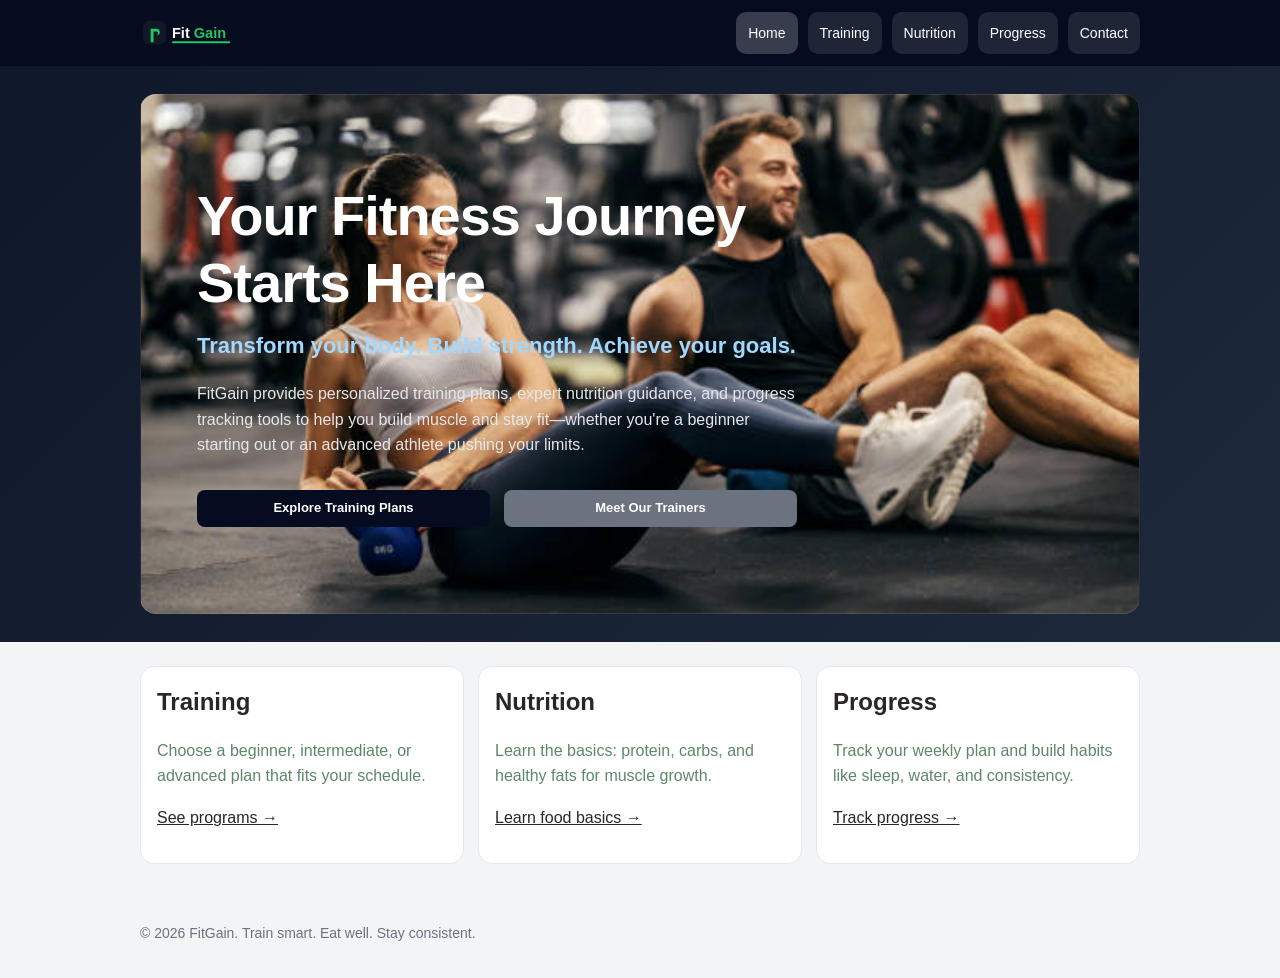
==== index.html @ fc57367f "first commit" ====
<!doctype html>
<html lang="en">
  <head>
    <meta charset="utf-8" />
    <meta name="viewport" content="width=device-width, initial-scale=1" />
    <title>FitGain – Muscle Training & Nutrition</title>
    <meta
      name="description"
      content="FitGain helps beginners and advanced athletes build muscle, eat better, and track progress."
    />
    <link rel="stylesheet" href="style.css" />
  </head>
  <body>
    <header class="topbar">
      <div class="container topbar-inner">
        <input class="nav-toggle" type="checkbox" id="nav-toggle" />
        <div class="brand-row">
          <label class="burger" for="nav-toggle" aria-label="Open menu">
            <span class="burger-lines" aria-hidden="true">
              <span></span>
              <span></span>
              <span></span>
            </span>
          </label>

          <a class="logo" href="index.html">
            <img class="logo-img" src="logo.svg" alt="FitGain logo" />
          </a>
        </div>

        <nav class="nav" aria-label="Main navigation">
          <a class="active" href="index.html">Home</a>
          <a href="training.html">Training</a>
          <a href="nutrition.html">Nutrition</a>
          <a href="progress.html">Progress</a>
          <a href="contact.html">Contact</a>
        </nav>
      </div>
    </header>

    <main>
      <section class="hero">
        <div class="container">
          <div class="hero-card" style="background-image: url('fitnes1.jpg')">
            <div class="hero-content">
              <h1>Your Fitness Journey Starts Here</h1>
              <p class="hero-tagline">Transform your body. Build strength. Achieve your goals.</p>
              <p class="hero-description">
                FitGain provides personalized training plans, expert nutrition guidance, and progress tracking tools to help you build muscle and stay fit—whether you're a beginner starting out or an advanced athlete pushing your limits.
              </p>

              <div class="button-row">
                <a class="btn btn-primary btn-large" href="training.html">Explore Training Plans</a>
                <a class="btn btn-secondary btn-large" href="contact.html">Meet Our Trainers</a>
              </div>
            </div>
          </div>
        </div>
      </section>

      <section class="section">
        <div class="container">
          <div class="grid grid-3">
            <article class="card">
              <h2>Training</h2>
              <p class="muted">
                Choose a beginner, intermediate, or advanced plan that fits your
                schedule.
              </p>
              <p><a href="training.html">See programs →</a></p>
            </article>

            <article class="card">
              <h2>Nutrition</h2>
              <p class="muted">
                Learn the basics: protein, carbs, and healthy fats for muscle
                growth.
              </p>
              <p><a href="nutrition.html">Learn food basics →</a></p>
            </article>

            <article class="card">
              <h2>Progress</h2>
              <p class="muted">
                Track your weekly plan and build habits like sleep, water, and
                consistency.
              </p>
              <p><a href="progress.html">Track progress →</a></p>
            </article>
          </div>
        </div>
      </section>
    </main>

    <footer class="footer">
      <div class="container">
        <p>© 2026 FitGain. Train smart. Eat well. Stay consistent.</p>
      </div>
    </footer>
    
  </body>
</html>
---- style.css ----
* { box-sizing: border-box; }

body {
  margin: 0;
  font-family: Arial, sans-serif;
  line-height: 1.6;
  color: #2b2626;
  background: #f3f4f6;
}

img { max-width: 100%; display: block; }
a { color: inherit; }

.container {
  width: 92%;
  max-width: 1000px;
  margin: 0 auto;
}

.section { padding: 24px 0; }
.muted { color: #5d8769; }

/* Header */
.topbar {
  background: #050c20;
  color: rgb(255, 255, 255);
}

.topbar-inner {
  padding: 12px 0;
  display: flex;
  align-items: center;
  justify-content: space-between;
  gap: 12px;
  flex-wrap: wrap;
}

.brand-row {
  display: flex;
  align-items: center;
  gap: 10px;
}

.logo {
  display: flex;
  align-items: center;
  gap: 10px;
  text-decoration: none;
}

.logo-img {
  height: 34px;
  width: auto;
}

.brand {
  font-weight: 800;
  text-decoration: none;
  letter-spacing: 0.4px;
}

/* Mobile menu (CSS only) */
.nav-toggle { position: absolute; left: -9999px; }

.burger {
  width: 44px;
  height: 40px;
  border-radius: 20px;
  border: 1px solid rgba(5, 227, 24, 0.25);
  background: transparent;
  display: inline-flex;
  align-items: center;
  justify-content: center;
  cursor: pointer;
}

.burger-lines { width: 18px; display: grid; gap: 4px; }
.burger-lines span { height: 2px; background: rgb(255, 255, 255); border-radius: 50px; }

.nav {
  width: 100%;
  display: none;
  flex-direction: column;
  gap: 8px;
  margin-top: 6px;
}

.nav a {
  text-decoration: none;
  padding: 10px 12px;
  border-radius: 10px;
  background: rgba(255, 255, 255, 0.10);
  font-size: 14px;
}

.nav .active { background: rgba(255, 255, 255, 0.20); }
.nav-toggle:checked ~ .nav { display: flex; }

/* Hero */
.hero {
  background: linear-gradient(135deg, #0f172a 0%, #1e293b 100%);
  color: white;
  padding: 28px 0;
}

.hero-card {
  background: rgba(0, 0, 0, 0.3);
  border: 1px solid rgba(255, 255, 255, 0.1);
  border-radius: 16px;
  padding: 48px;
  min-height: 480px;
  display: flex;
  flex-direction: column;
  justify-content: center;
  background-size: cover;
  background-position: center;
  background-repeat: no-repeat;
  backdrop-filter: blur(10px);
}

.hero-content {
  max-width: 600px;
}

.hero h1 {
  margin: 0 0 16px;
  font-size: 48px;
  line-height: 1.2;
  font-weight: 900;
  letter-spacing: -1px;
}

.hero-tagline {
  margin: 0 0 20px;
  font-size: 22px;
  color: #a1d8ff;
  font-weight: 600;
  line-height: 1.3;
}

.hero-description {
  margin: 0 0 32px;
  color: #e5e7eb;
  font-size: 16px;
  line-height: 1.6;
}

.button-row { display: grid; gap: 14px; }

.btn {
  display: inline-block;
  text-align: center;
  text-decoration: none;
  padding: 12px 14px;
  border-radius: 12px;
  font-weight: 700;
  border: 1px solid rgba(255, 255, 255, 0.25);
}

.btn-large {
  padding: 14px 32px;
  font-size: 16px;
  border-radius: 10px;
}

.btn-primary { background: #0a3abe; color: #052e16; border-color: transparent; }
.btn-secondary { background: transparent; color: white; }

/* Cards / grids */
.grid { display: grid; gap: 14px; }

.card {
  background: white;
  border: 1px solid #e5e7eb;
  border-radius: 14px;
  padding: 16px;
}

.card h2 { margin: 0 0 8px; }

.badge {
  display: inline-block;
  padding: 5px 10px;
  border-radius: 999px;
  font-size: 12px;
  font-weight: 800;
  margin-bottom: 10px;
  background: #f3f4f6;
  color: #111827;
}

.list { padding-left: 18px; margin: 10px 0 0; }

/* Pricing */
.pricing-section {
  margin-top: 24px;
  padding-top: 20px;
  border-top: 2px solid #e5e7eb;
}

.pricing-section h3 {
  margin: 0 0 16px;
  font-size: 16px;
  font-weight: 700;
  color: #111827;
}

.pricing-grid {
  display: grid;
  grid-template-columns: repeat(3, 1fr);
  gap: 10px;
}

.price-tier {
  background: linear-gradient(135deg, #f9fafb 0%, #f3f4f6 100%);
  border: 1px solid #d1d5db;
  border-radius: 10px;
  padding: 14px;
  text-align: center;
  transition: all 0.3s ease;
}

.price-tier:hover {
  border-color: #9ca3af;
  box-shadow: 0 4px 12px rgba(0, 0, 0, 0.08);
  transform: translateY(-2px);
}

.price-label {
  font-size: 12px;
  font-weight: 600;
  color: #6b7280;
  text-transform: uppercase;
  letter-spacing: 0.5px;
  margin-bottom: 8px;
}

.price-amount {
  font-size: 28px;
  font-weight: 800;
  color: #050c20;
  margin: 8px 0;
}

.btn {
  display: inline-block;
  padding: 8px 16px;
  border: none;
  border-radius: 8px;
  font-size: 13px;
  font-weight: 600;
  cursor: pointer;
  transition: all 0.2s ease;
  text-decoration: none;
}

.btn-sm {
  padding: 6px 12px;
  font-size: 12px;
}

.btn-primary {
  background: #050c20;
  color: white;
}

.btn-secondary {
  background: #6b7280;
  color: white;
}

.btn-lg {
  padding: 12px 24px;
  font-size: 16px;
}

/* Table */
table { width: 100%; border-collapse: collapse; background: white; border: 1px solid #e5e7eb; }
th, td { padding: 10px; border-bottom: 1px solid #e5e7eb; text-align: left; font-size: 14px; }
th { background: #f3f4f6; }
tr:last-child td { border-bottom: 0; }

/* Form */
form { display: grid; gap: 12px; }
label { font-weight: 700; font-size: 14px; }
input, textarea, select { width: 100%; padding: 10px 12px; border-radius: 10px; border: 1px solid #d1d5db; font: inherit; }
textarea { min-height: 120px; resize: vertical; }
.form-actions .btn { width: 100%; }
.subscribe-form { max-width: 500px; }
.form-group { display: flex; flex-direction: column; gap: 6px; }
.form-row { display: grid; grid-template-columns: 1fr 1fr; gap: 12px; }
.form-actions { display: flex; gap: 12px; margin-top: 20px; }

/* Popup */
.popup-overlay {
  position: fixed;
  top: 0;
  left: 0;
  width: 100%;
  height: 100%;
  background: rgba(0, 0, 0, 0.5);
  display: flex;
  align-items: center;
  justify-content: center;
  opacity: 0;
  visibility: hidden;
  transition: opacity 0.3s ease, visibility 0.3s ease;
  z-index: 9999;
}

.popup-overlay.show {
  opacity: 1;
  visibility: visible;
}

.popup-content {
  background: white;
  border-radius: 16px;
  padding: 40px;
  text-align: center;
  box-shadow: 0 10px 40px rgba(0, 0, 0, 0.15);
  max-width: 400px;
  animation: popupSlide 0.3s ease;
}

@keyframes popupSlide {
  from {
    transform: scale(0.8);
    opacity: 0;
  }
  to {
    transform: scale(1);
    opacity: 1;
  }
}

.popup-icon {
  font-size: 60px;
  color: #10b981;
  margin-bottom: 16px;
}

.popup-content h2 {
  margin: 0 0 12px;
  color: #050c20;
  font-size: 28px;
}

.popup-content p {
  margin: 0;
  color: #6b7280;
  font-size: 16px;
}

/* Footer */
.footer { padding: 20px 0; color: #6b7280; font-size: 14px; }

/* Bigger screens */
@media (min-width: 720px) {
  .burger { display: none; }
  .nav { width: auto; display: flex; flex-direction: row; gap: 10px; margin-top: 0; }
  .button-row { grid-template-columns: 1fr 1fr; }
  .grid-3 { grid-template-columns: repeat(3, 1fr); }
  .grid-2 { grid-template-columns: repeat(2, 1fr); }
  .hero h1 { font-size: 56px; }
  .hero-card { padding: 56px; min-height: 520px; }
  .form-actions .btn { width: auto; justify-self: start; padding-left: 18px; padding-right: 18px; }
}

@media (max-width: 600px) {
  .pricing-grid {
    grid-template-columns: 1fr;
  }
}






.flip-card-container {
  display: flex;            /* Align cards in a row */
  justify-content: space-evenly; /* Space between cards */
  flex-wrap: wrap;          /* Wrap if screen is small */
  gap: 20px;                /* Optional gap between cards */
}

/* Flip card container */
.flip-card {
  background-color: transparent;
  width: 300px;
  height: 300px;
  perspective: 1000px; /* 3D effect */
}

/* Inner part */
.flip-card-inner {
  position: relative;
  width: 100%;
  height: 100%;
  text-align: center;
  transition: transform 0.6s;
  transform-style: preserve-3d;
}

/* Flip on hover */
.flip-card:hover .flip-card-inner {
  transform: rotateY(180deg);
}

/* Front & back faces */
.flip-card-front, .flip-card-back {
  position: absolute;
  width: 100%;
  height: 100%;
  backface-visibility: hidden;
  border-radius: 10px;
}

/* Front face */
.flip-card-front {
  background-color: #bbb;
  color: black;
}

/* Back face */
.flip-card-back {
  background-color: #275e5ec1;
  color: rgb(255, 255, 255);
  transform: rotateY(180deg);
  display: flex;
  flex-direction: column;
  justify-content: center;
  align-items: center;
}
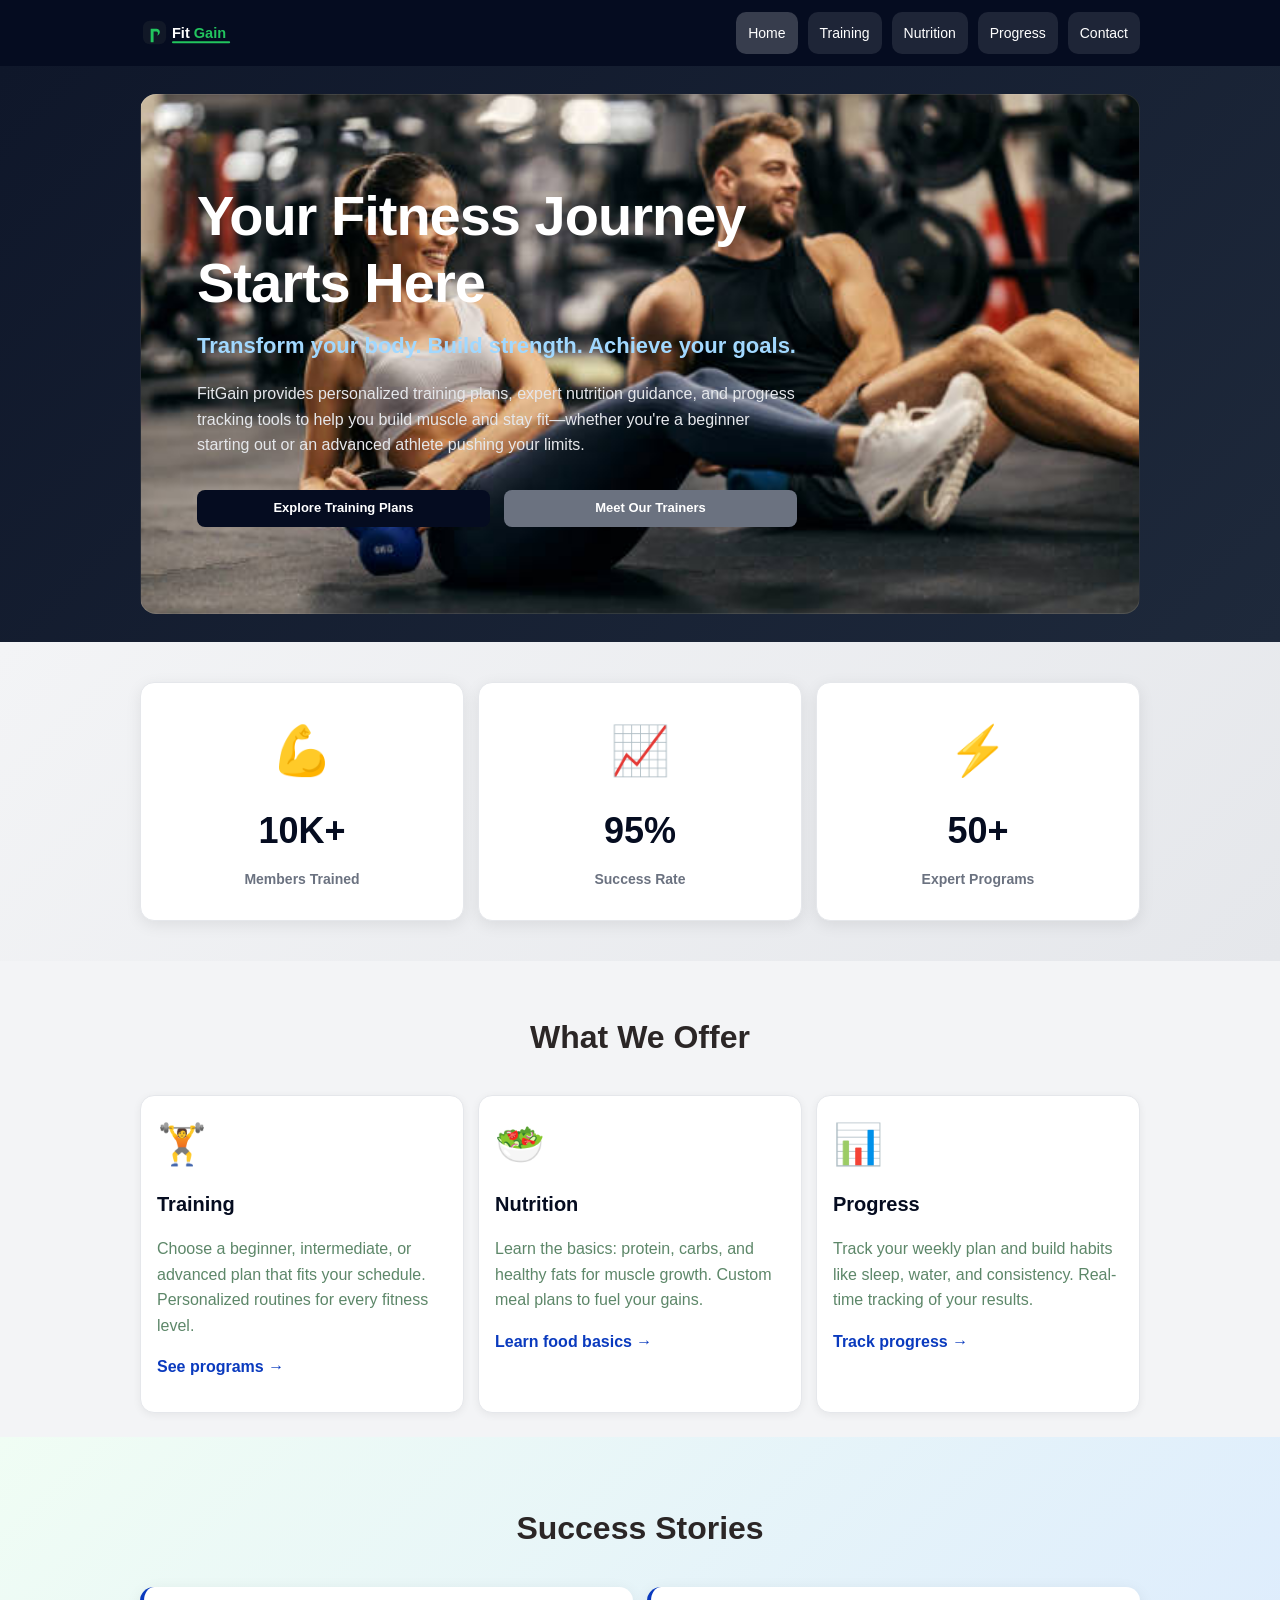
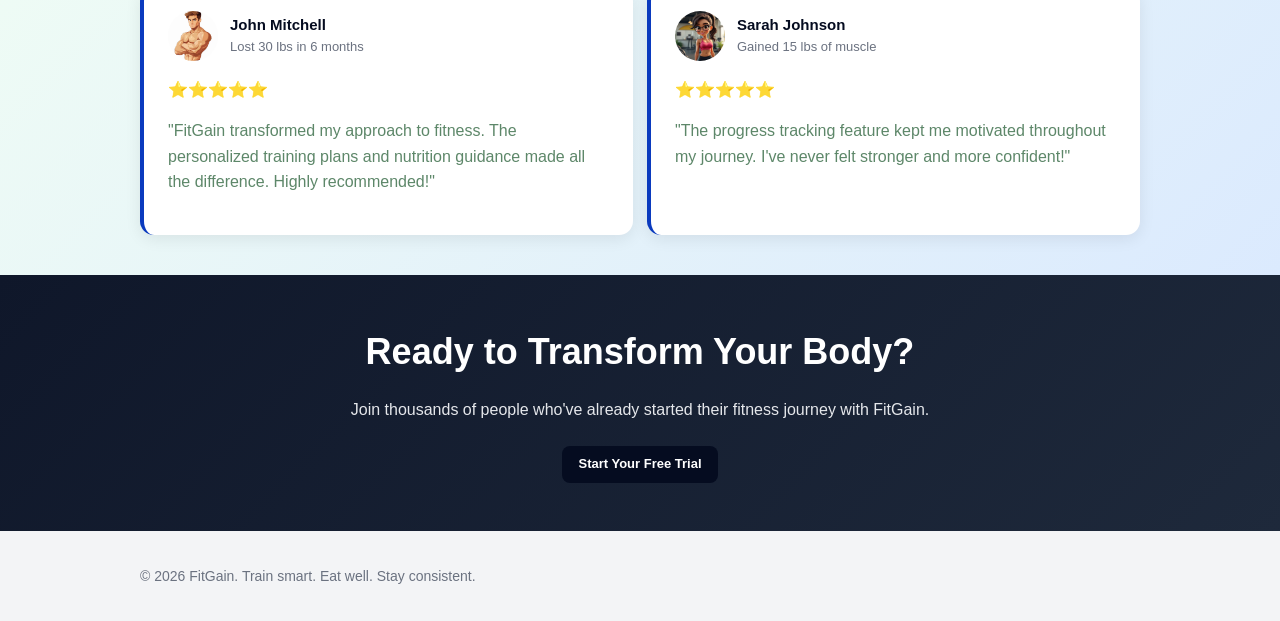
==== commit e5aafe19: "edit more" ====
--- a/index.html
+++ b/index.html
@@ -58,35 +58,104 @@
         </div>
       </section>
 
+    
+      <section class="section stats-section">
+        <div class="container">
+          <div class="grid grid-3">
+            <div class="stat-card">
+              <div class="stat-icon">💪</div>
+              <div class="stat-number">10K+</div>
+              <div class="stat-label">Members Trained</div>
+            </div>
+            <div class="stat-card">
+              <div class="stat-icon">📈</div>
+              <div class="stat-number">95%</div>
+              <div class="stat-label">Success Rate</div>
+            </div>
+            <div class="stat-card">
+              <div class="stat-icon">⚡</div>
+              <div class="stat-number">50+</div>
+              <div class="stat-label">Expert Programs</div>
+            </div>
+          </div>
+        </div>
+      </section>
+
       <section class="section">
         <div class="container">
+          <h2 style="text-align: center; margin-bottom: 32px; font-size: 32px;">What We Offer</h2>
           <div class="grid grid-3">
-            <article class="card">
-              <h2>Training</h2>
+            <article class="card feature-card">
+              <div class="card-icon">🏋️</div>
+              <h3>Training</h3>
               <p class="muted">
                 Choose a beginner, intermediate, or advanced plan that fits your
-                schedule.
+                schedule. Personalized routines for every fitness level.
               </p>
-              <p><a href="training.html">See programs →</a></p>
+              <p><a href="training.html" class="card-link">See programs →</a></p>
             </article>
 
-            <article class="card">
-              <h2>Nutrition</h2>
+            <article class="card feature-card">
+              <div class="card-icon">🥗</div>
+              <h3>Nutrition</h3>
               <p class="muted">
                 Learn the basics: protein, carbs, and healthy fats for muscle
-                growth.
+                growth. Custom meal plans to fuel your gains.
               </p>
-              <p><a href="nutrition.html">Learn food basics →</a></p>
+              <p><a href="nutrition.html" class="card-link">Learn food basics →</a></p>
             </article>
 
-            <article class="card">
-              <h2>Progress</h2>
+            <article class="card feature-card">
+              <div class="card-icon">📊</div>
+              <h3>Progress</h3>
               <p class="muted">
                 Track your weekly plan and build habits like sleep, water, and
-                consistency.
+                consistency. Real-time tracking of your results.
               </p>
-              <p><a href="progress.html">Track progress →</a></p>
+              <p><a href="progress.html" class="card-link">Track progress →</a></p>
             </article>
+          </div>
+        </div>
+      </section>
+
+    
+      <section class="section testimonials-section">
+        <div class="container">
+          <h2 style="text-align: center; margin-bottom: 32px; font-size: 32px;">Success Stories</h2>
+          <div class="grid grid-2">
+            <div class="testimonial-card">
+              <div class="testimonial-header">
+                <img src="avatar1.avif" alt="John's avatar" class="testimonial-avatar" />
+                <div>
+                  <div class="testimonial-name">John Mitchell</div>
+                  <div class="testimonial-role">Lost 30 lbs in 6 months</div>
+                </div>
+              </div>
+              <p class="testimonial-text">⭐⭐⭐⭐⭐</p>
+              <p class="muted">"FitGain transformed my approach to fitness. The personalized training plans and nutrition guidance made all the difference. Highly recommended!"</p>
+            </div>
+
+            <div class="testimonial-card">
+              <div class="testimonial-header">
+                <img src="avatar2.avif" alt="Sarah's avatar" class="testimonial-avatar" />
+                <div>
+                  <div class="testimonial-name">Sarah Johnson</div>
+                  <div class="testimonial-role">Gained 15 lbs of muscle</div>
+                </div>
+              </div>
+              <p class="testimonial-text">⭐⭐⭐⭐⭐</p>
+              <p class="muted">"The progress tracking feature kept me motivated throughout my journey. I've never felt stronger and more confident!"</p>
+            </div>
+          </div>
+        </div>
+      </section>
+
+      <section class="section cta-section">
+        <div class="container">
+          <div class="cta-content">
+            <h2>Ready to Transform Your Body?</h2>
+            <p>Join thousands of people who've already started their fitness journey with FitGain.</p>
+            <a class="btn btn-primary btn-large" href="subscribe.html">Start Your Free Trial</a>
           </div>
         </div>
       </section>
--- a/style.css
+++ b/style.css
@@ -353,6 +353,158 @@
   font-size: 16px;
 }
 
+/* Stat Cards */
+.stats-section {
+  background: linear-gradient(135deg, #f3f4f6 0%, #e5e7eb 100%);
+  padding: 40px 0;
+}
+
+.stat-card {
+  background: white;
+  border-radius: 14px;
+  padding: 30px 20px;
+  text-align: center;
+  box-shadow: 0 4px 16px rgba(0, 0, 0, 0.08);
+  transition: all 0.3s ease;
+  border: 1px solid #e5e7eb;
+}
+
+.stat-card:hover {
+  transform: translateY(-4px);
+  box-shadow: 0 8px 24px rgba(0, 0, 0, 0.12);
+}
+
+.stat-icon {
+  font-size: 48px;
+  margin-bottom: 12px;
+  display: block;
+}
+
+.stat-number {
+  font-size: 36px;
+  font-weight: 900;
+  color: #050c20;
+  margin-bottom: 8px;
+}
+
+.stat-label {
+  font-size: 14px;
+  color: #6b7280;
+  font-weight: 600;
+}
+
+/* Feature Cards */
+.feature-card {
+  transition: all 0.3s ease;
+  box-shadow: 0 2px 8px rgba(0, 0, 0, 0.06);
+}
+
+.feature-card:hover {
+  box-shadow: 0 8px 20px rgba(0, 0, 0, 0.12);
+  transform: translateY(-2px);
+}
+
+.card-icon {
+  font-size: 40px;
+  margin-bottom: 12px;
+  display: block;
+}
+
+.feature-card h3 {
+  margin: 0 0 12px;
+  font-size: 20px;
+  color: #050c20;
+}
+
+.card-link {
+  color: #0a3abe;
+  font-weight: 600;
+  text-decoration: none;
+  transition: color 0.3s ease;
+}
+
+.card-link:hover {
+  color: #053b8f;
+  text-decoration: underline;
+}
+
+/* Testimonials Section */
+.testimonials-section {
+  background: linear-gradient(135deg, #f0fdf4 0%, #dbeafe 100%);
+  padding: 40px 0;
+}
+
+.testimonial-card {
+  background: white;
+  border-radius: 14px;
+  padding: 24px;
+  box-shadow: 0 4px 16px rgba(0, 0, 0, 0.08);
+  border-left: 4px solid #0a3abe;
+  transition: all 0.3s ease;
+}
+
+.testimonial-card:hover {
+  box-shadow: 0 8px 24px rgba(0, 0, 0, 0.12);
+  transform: translateY(-2px);
+}
+
+.testimonial-header {
+  display: flex;
+  gap: 12px;
+  margin-bottom: 16px;
+  align-items: center;
+}
+
+.testimonial-avatar {
+  width: 50px;
+  height: 50px;
+  border-radius: 50%;
+  object-fit: cover;
+}
+
+.testimonial-name {
+  font-weight: 700;
+  color: #050c20;
+  font-size: 15px;
+}
+
+.testimonial-role {
+  font-size: 13px;
+  color: #6b7280;
+}
+
+.testimonial-text {
+  font-size: 16px;
+  margin: 8px 0;
+  color: #050c20;
+}
+
+/* CTA Section */
+.cta-section {
+  background: linear-gradient(135deg, #0f172a 0%, #1e293b 100%);
+  color: white;
+  padding: 48px 0;
+  text-align: center;
+}
+
+.cta-content {
+  max-width: 600px;
+  margin: 0 auto;
+}
+
+.cta-content h2 {
+  font-size: 36px;
+  margin: 0 0 16px;
+  font-weight: 900;
+}
+
+.cta-content p {
+  font-size: 16px;
+  color: #e5e7eb;
+  margin: 0 0 24px;
+}
+
+/* Grid adjustments */
 /* Footer */
 .footer { padding: 20px 0; color: #6b7280; font-size: 14px; }
 
@@ -372,6 +524,12 @@
   .pricing-grid {
     grid-template-columns: 1fr;
   }
+  .grid-2 {
+    grid-template-columns: 1fr;
+  }
+  .cta-content h2 {
+    font-size: 28px;
+  }
 }
 
 
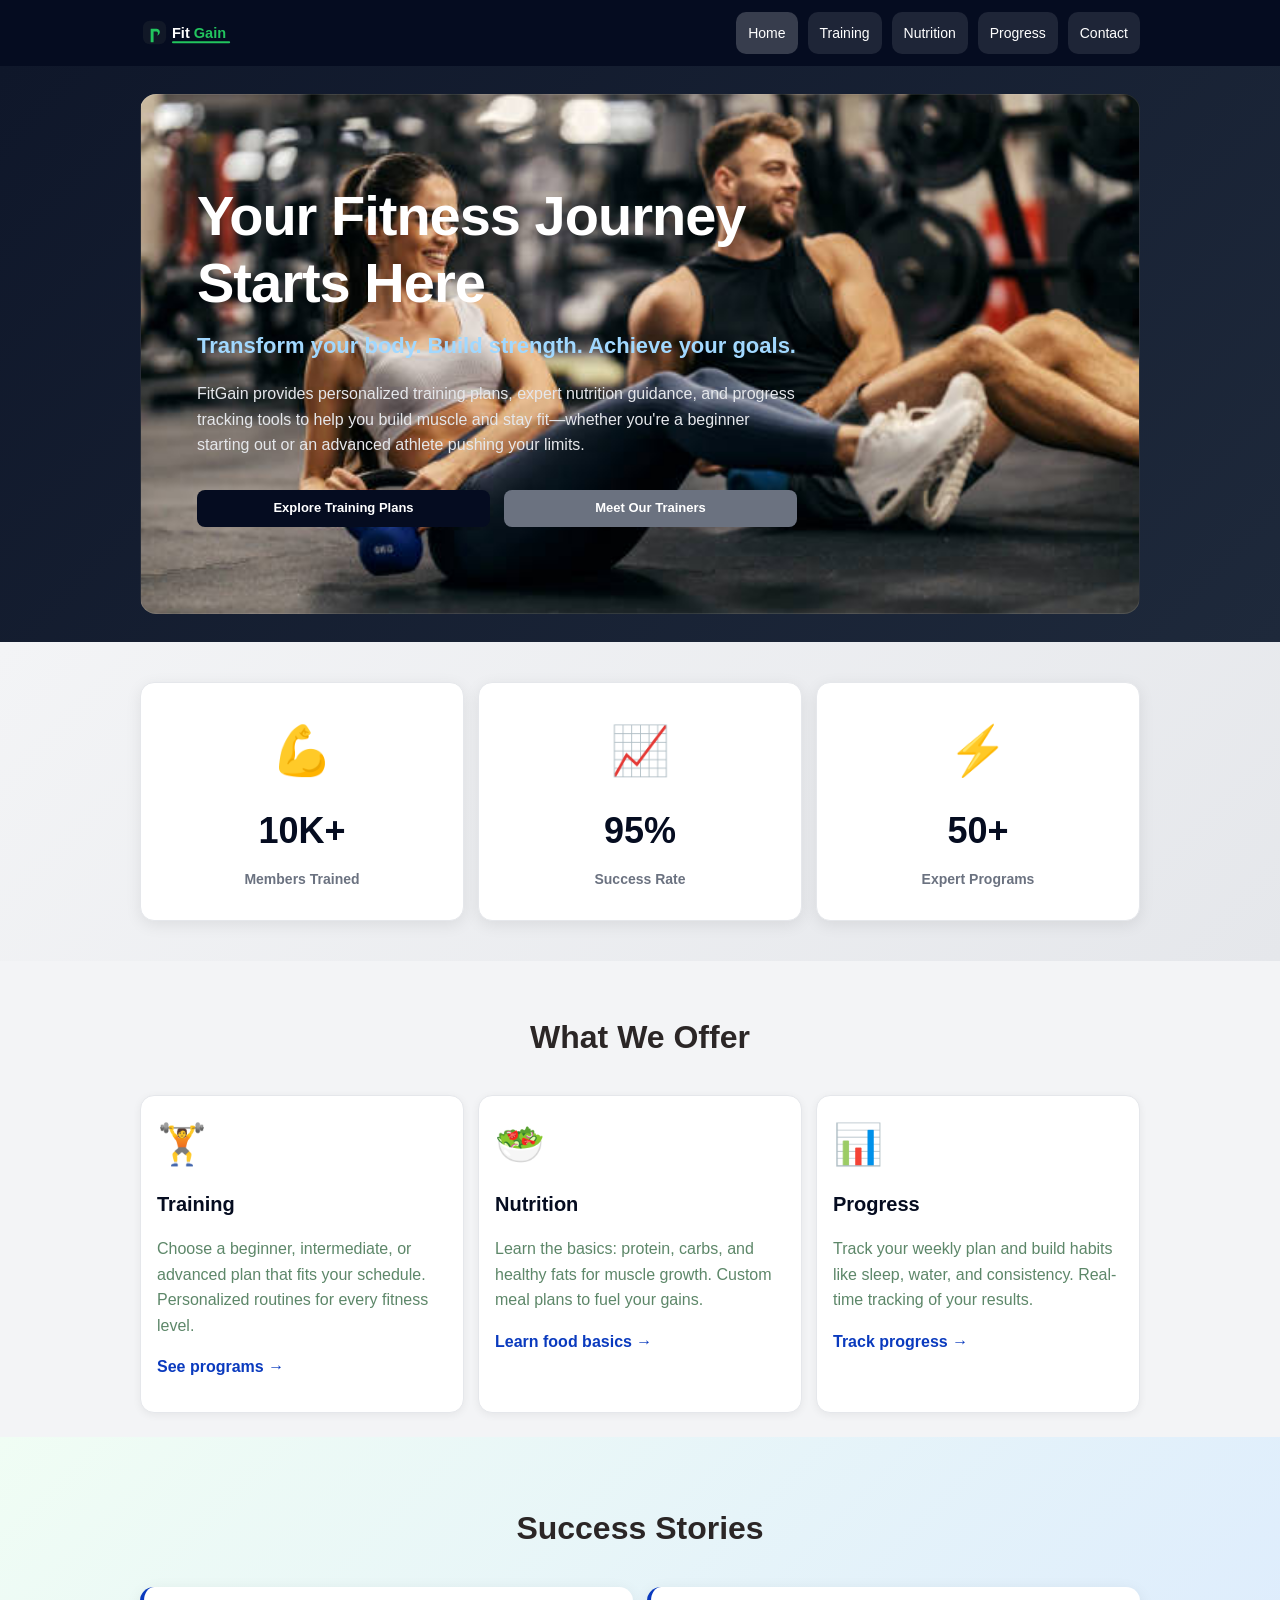
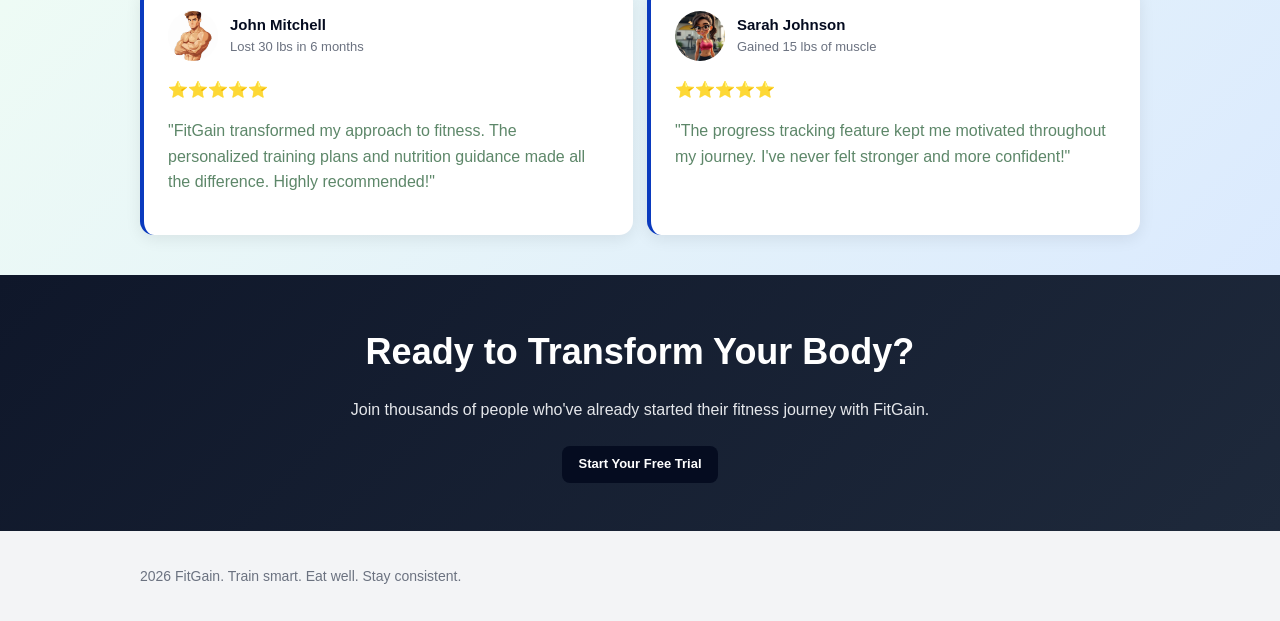
==== commit eb9965cb: "Pieni muutoksia" ====
--- a/index.html
+++ b/index.html
@@ -163,7 +163,7 @@
 
     <footer class="footer">
       <div class="container">
-        <p>© 2026 FitGain. Train smart. Eat well. Stay consistent.</p>
+        <p> 2026 FitGain. Train smart. Eat well. Stay consistent.</p>
       </div>
     </footer>
     
--- a/style.css
+++ b/style.css
@@ -21,7 +21,7 @@
 .section { padding: 24px 0; }
 .muted { color: #5d8769; }
 
-/* Header */
+/* This the Header part */
 .topbar {
   background: #050c20;
   color: rgb(255, 255, 255);
@@ -60,7 +60,7 @@
   letter-spacing: 0.4px;
 }
 
-/* Mobile menu (CSS only) */
+/* Here is some Mobile menu  */
 .nav-toggle { position: absolute; left: -9999px; }
 
 .burger {
@@ -97,7 +97,7 @@
 .nav .active { background: rgba(255, 255, 255, 0.20); }
 .nav-toggle:checked ~ .nav { display: flex; }
 
-/* Hero */
+/* Hero part of the page */
 .hero {
   background: linear-gradient(135deg, #0f172a 0%, #1e293b 100%);
   color: white;
@@ -167,7 +167,7 @@
 .btn-primary { background: #0a3abe; color: #052e16; border-color: transparent; }
 .btn-secondary { background: transparent; color: white; }
 
-/* Cards / grids */
+/* Cards and  grids */
 .grid { display: grid; gap: 14px; }
 
 .card {
@@ -192,7 +192,7 @@
 
 .list { padding-left: 18px; margin: 10px 0 0; }
 
-/* Pricing */
+/* Pricing part */
 .pricing-section {
   margin-top: 24px;
   padding-top: 20px;
@@ -275,13 +275,13 @@
   font-size: 16px;
 }
 
-/* Table */
+/* Table css part */
 table { width: 100%; border-collapse: collapse; background: white; border: 1px solid #e5e7eb; }
 th, td { padding: 10px; border-bottom: 1px solid #e5e7eb; text-align: left; font-size: 14px; }
 th { background: #f3f4f6; }
 tr:last-child td { border-bottom: 0; }
 
-/* Form */
+/* Form part */
 form { display: grid; gap: 12px; }
 label { font-weight: 700; font-size: 14px; }
 input, textarea, select { width: 100%; padding: 10px 12px; border-radius: 10px; border: 1px solid #d1d5db; font: inherit; }
@@ -292,7 +292,7 @@
 .form-row { display: grid; grid-template-columns: 1fr 1fr; gap: 12px; }
 .form-actions { display: flex; gap: 12px; margin-top: 20px; }
 
-/* Popup */
+/* Popup code aftr join */
 .popup-overlay {
   position: fixed;
   top: 0;
@@ -393,7 +393,7 @@
   font-weight: 600;
 }
 
-/* Feature Cards */
+/* Feature Cards code */
 .feature-card {
   transition: all 0.3s ease;
   box-shadow: 0 2px 8px rgba(0, 0, 0, 0.06);
@@ -479,7 +479,7 @@
   color: #050c20;
 }
 
-/* CTA Section */
+/* CTA Section part */
 .cta-section {
   background: linear-gradient(135deg, #0f172a 0%, #1e293b 100%);
   color: white;
@@ -505,10 +505,10 @@
 }
 
 /* Grid adjustments */
-/* Footer */
+/* Footer part */
 .footer { padding: 20px 0; color: #6b7280; font-size: 14px; }
 
-/* Bigger screens */
+/* bc i need Bigger screens */
 @media (min-width: 720px) {
   .burger { display: none; }
   .nav { width: auto; display: flex; flex-direction: row; gap: 10px; margin-top: 0; }
@@ -538,7 +538,7 @@
 
 
 .flip-card-container {
-  display: flex;            /* Align cards in a row */
+  display: flex;            /*cards in a row */
   justify-content: space-evenly; /* Space between cards */
   flex-wrap: wrap;          /* Wrap if screen is small */
   gap: 20px;                /* Optional gap between cards */
@@ -549,7 +549,7 @@
   background-color: transparent;
   width: 300px;
   height: 300px;
-  perspective: 1000px; /* 3D effect */
+  perspective: 1000px; /* and some 3D effect */
 }
 
 /* Inner part */
@@ -567,7 +567,7 @@
   transform: rotateY(180deg);
 }
 
-/* Front & back faces */
+/* Front & back faces flips */
 .flip-card-front, .flip-card-back {
   position: absolute;
   width: 100%;
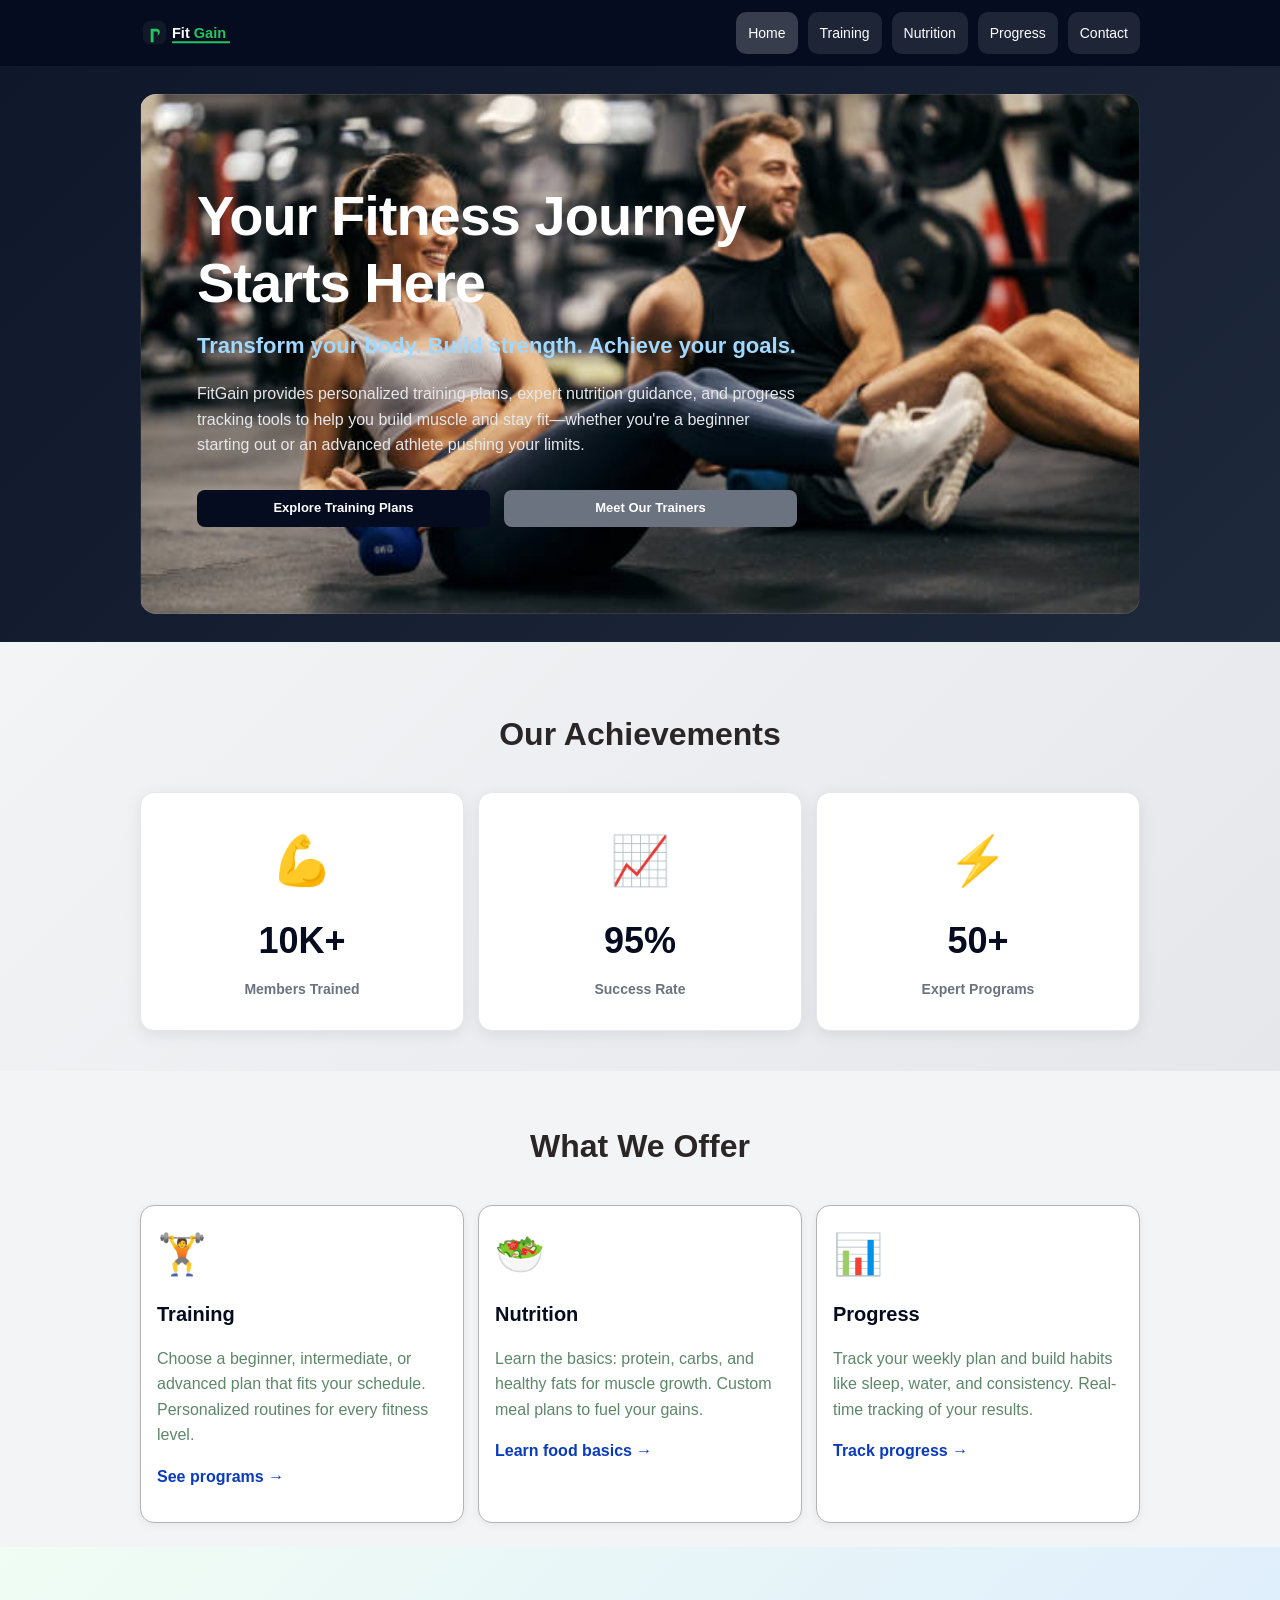
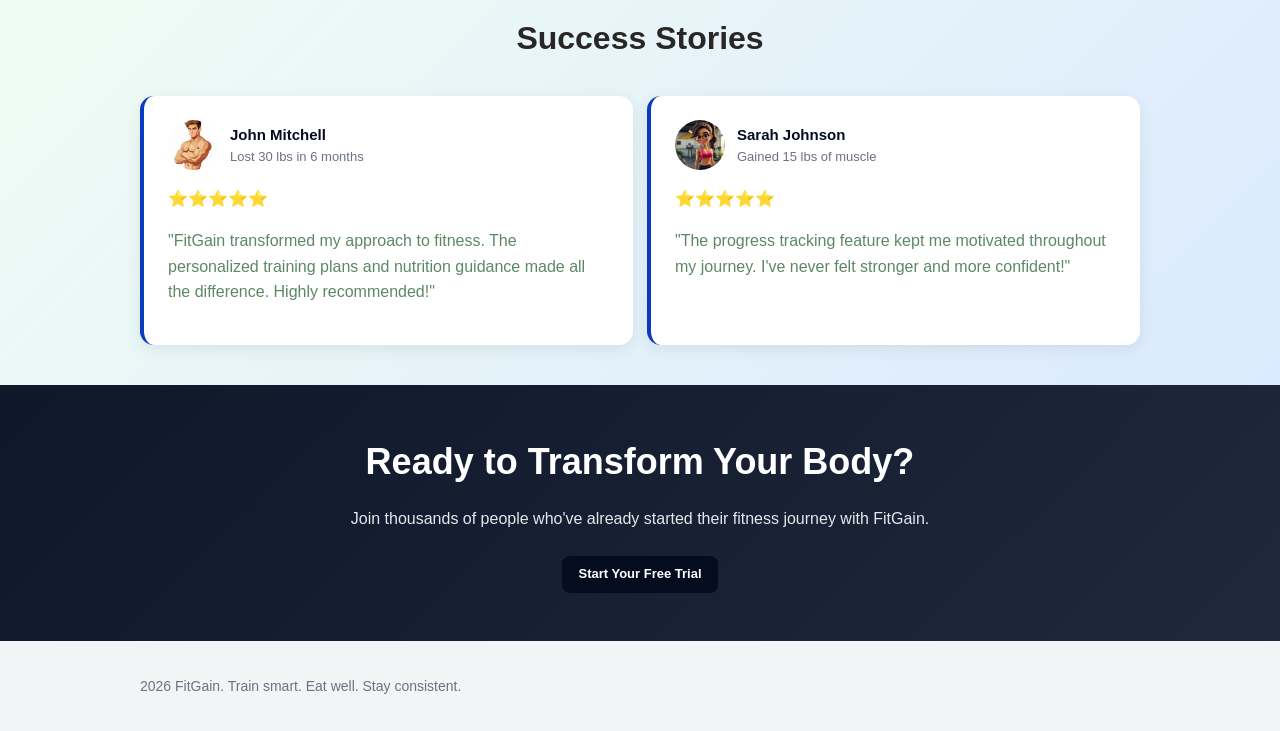
==== commit 76287c94: "w3 link check after" ====
--- a/index.html
+++ b/index.html
@@ -1,21 +1,21 @@
 <!doctype html>
 <html lang="en">
   <head>
-    <meta charset="utf-8" />
-    <meta name="viewport" content="width=device-width, initial-scale=1" />
+    <meta charset="utf-8" >
+    <meta name="viewport" content="width=device-width, initial-scale=1" >
     <title>FitGain – Muscle Training & Nutrition</title>
     <meta
       name="description"
       content="FitGain helps beginners and advanced athletes build muscle, eat better, and track progress."
-    />
-    <link rel="stylesheet" href="style.css" />
+    >
+    <link rel="stylesheet" href="style.css" >
   </head>
   <body>
     <header class="topbar">
       <div class="container topbar-inner">
-        <input class="nav-toggle" type="checkbox" id="nav-toggle" />
+        <input class="nav-toggle" type="checkbox" id="nav-toggle" >
         <div class="brand-row">
-          <label class="burger" for="nav-toggle" aria-label="Open menu">
+          <label class="burger" for="nav-toggle">
             <span class="burger-lines" aria-hidden="true">
               <span></span>
               <span></span>
@@ -24,7 +24,7 @@
           </label>
 
           <a class="logo" href="index.html">
-            <img class="logo-img" src="logo.svg" alt="FitGain logo" />
+            <img class="logo-img" src="logo.svg" alt="FitGain logo" >
           </a>
         </div>
 
@@ -61,6 +61,7 @@
     
       <section class="section stats-section">
         <div class="container">
+          <h2 style="text-align: center; margin-bottom: 32px; font-size: 32px;">Our Achievements</h2>
           <div class="grid grid-3">
             <div class="stat-card">
               <div class="stat-icon">💪</div>
--- a/style.css
+++ b/style.css
@@ -171,8 +171,8 @@
 .grid { display: grid; gap: 14px; }
 
 .card {
-  background: white;
-  border: 1px solid #e5e7eb;
+  background: rgb(255, 255, 255);
+  border: 1px solid #b5b4b4;
   border-radius: 14px;
   padding: 16px;
 }
@@ -578,14 +578,14 @@
 
 /* Front face */
 .flip-card-front {
-  background-color: #bbb;
+  background-color: #bbbbbb;
   color: black;
 }
 
 /* Back face */
 .flip-card-back {
-  background-color: #275e5ec1;
-  color: rgb(255, 255, 255);
+  background-color: #c5c5c5;
+  color: rgb(0, 0, 0);
   transform: rotateY(180deg);
   display: flex;
   flex-direction: column;
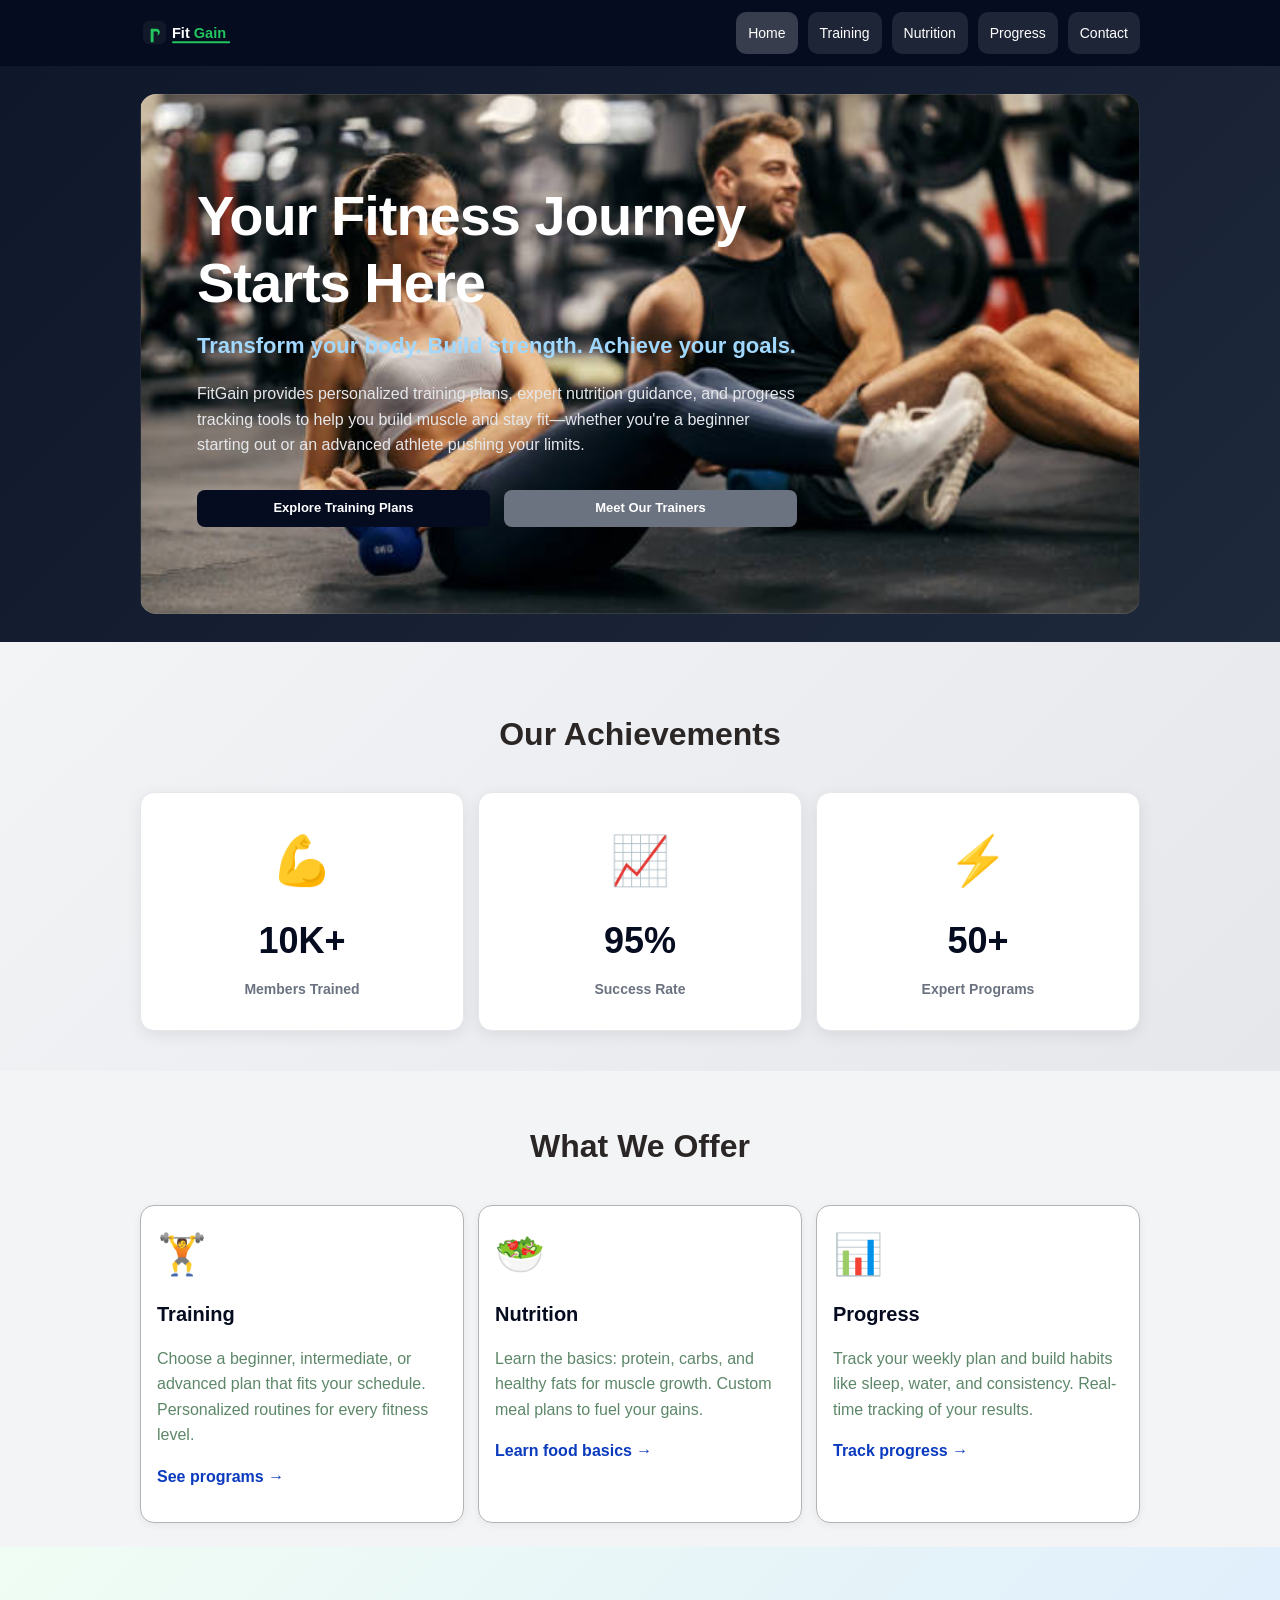
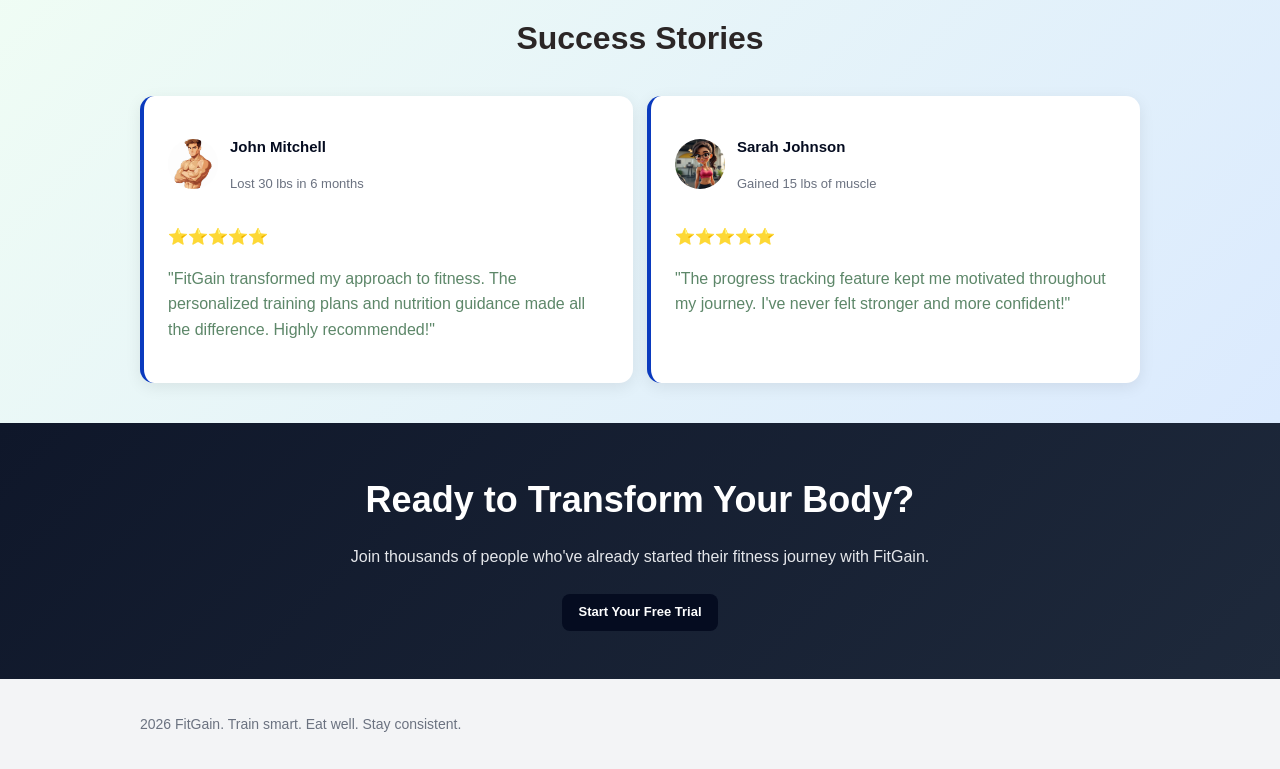
==== commit 08c3b42d: "mini change" ====
--- a/index.html
+++ b/index.html
@@ -126,10 +126,10 @@
           <div class="grid grid-2">
             <div class="testimonial-card">
               <div class="testimonial-header">
-                <img src="avatar1.avif" alt="John's avatar" class="testimonial-avatar" />
+                <img src="avatar1.avif" alt="John's avatar" class="testimonial-avatar" >
                 <div>
-                  <div class="testimonial-name">John Mitchell</div>
-                  <div class="testimonial-role">Lost 30 lbs in 6 months</div>
+                  <h3 class="testimonial-name">John Mitchell</h3>
+                  <p class="testimonial-role">Lost 30 lbs in 6 months</p>
                 </div>
               </div>
               <p class="testimonial-text">⭐⭐⭐⭐⭐</p>
@@ -138,10 +138,10 @@
 
             <div class="testimonial-card">
               <div class="testimonial-header">
-                <img src="avatar2.avif" alt="Sarah's avatar" class="testimonial-avatar" />
+                <img src="avatar2.avif" alt="Sarah's avatar" class="testimonial-avatar" >
                 <div>
-                  <div class="testimonial-name">Sarah Johnson</div>
-                  <div class="testimonial-role">Gained 15 lbs of muscle</div>
+                  <h3 class="testimonial-name">Sarah Johnson</h3>
+                  <p class="testimonial-role">Gained 15 lbs of muscle</p>
                 </div>
               </div>
               <p class="testimonial-text">⭐⭐⭐⭐⭐</p>
--- a/style.css
+++ b/style.css
@@ -526,6 +526,7 @@
   }
   .grid-2 {
     grid-template-columns: 1fr;
+    
   }
   .cta-content h2 {
     font-size: 28px;
@@ -591,4 +592,18 @@
   flex-direction: column;
   justify-content: center;
   align-items: center;
+}
+.split-section {
+  display: flex;
+  gap: 20px;
+}
+
+.card {
+  flex: 1;
+}
+
+@media (max-width: 768px) {
+  .split-section {
+    flex-direction: column;
+  }
 }
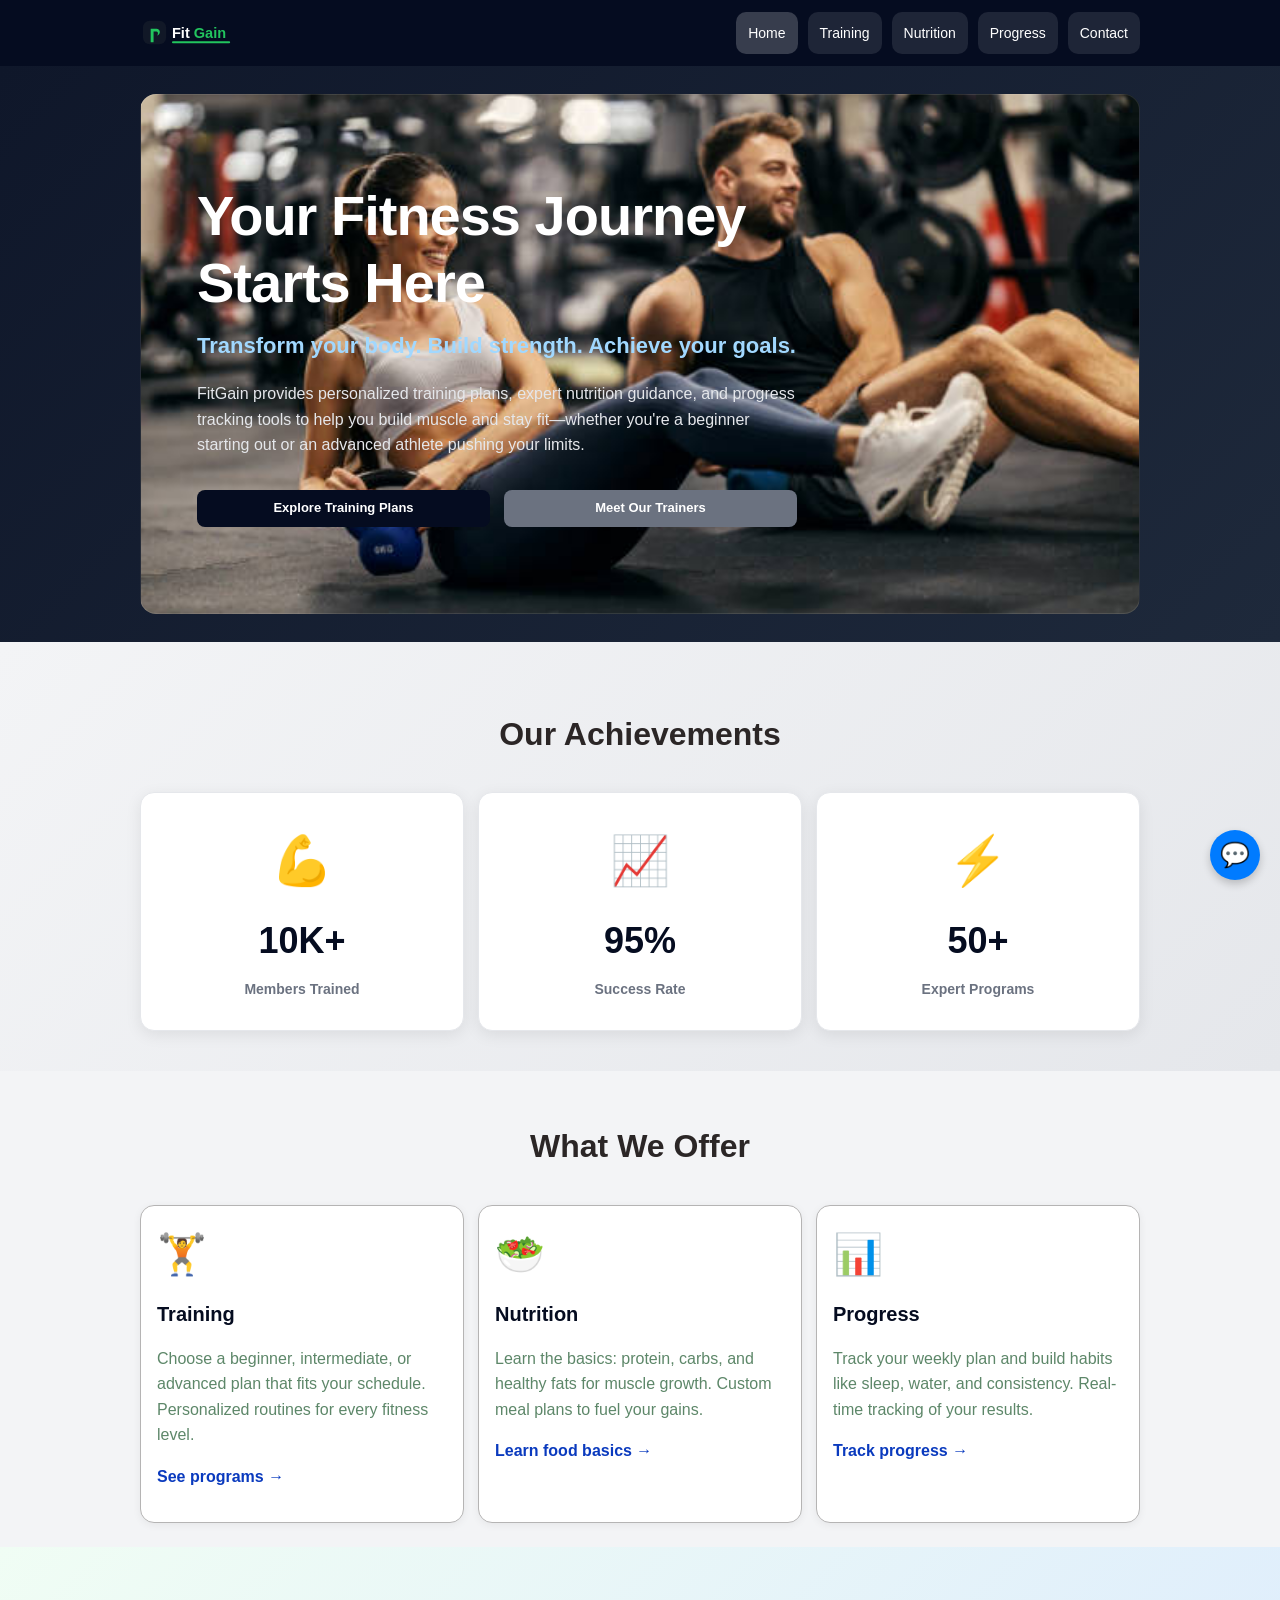
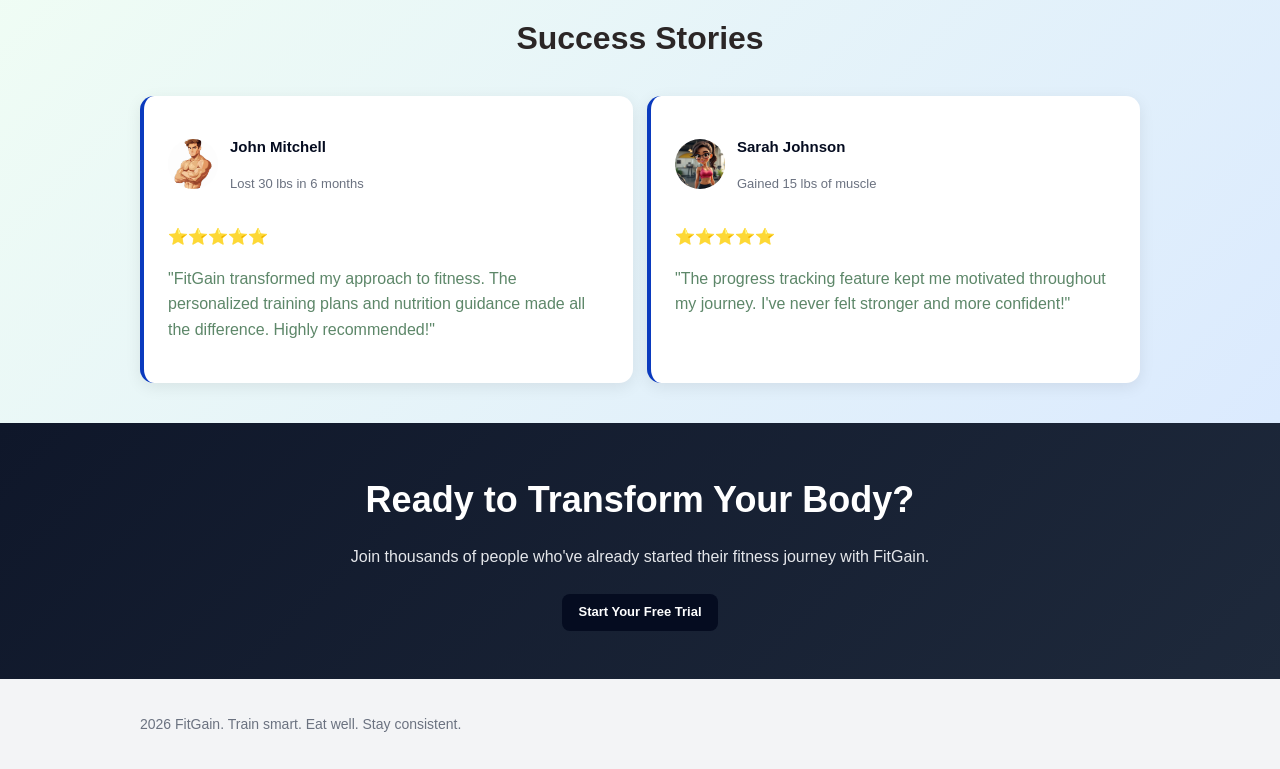
==== commit 3e9adeb6: "add a chatbox" ====
--- a/index.html
+++ b/index.html
@@ -24,7 +24,7 @@
           </label>
 
           <a class="logo" href="index.html">
-            <img class="logo-img" src="logo.svg" alt="FitGain logo" >
+            <img class="logo-img" src="images/logo.svg" alt="FitGain logo" >
           </a>
         </div>
 
@@ -41,7 +41,7 @@
     <main>
       <section class="hero">
         <div class="container">
-          <div class="hero-card" style="background-image: url('fitnes1.jpg')">
+          <div class="hero-card" style="background-image: url('images/fitnes1.jpg')">
             <div class="hero-content">
               <h1>Your Fitness Journey Starts Here</h1>
               <p class="hero-tagline">Transform your body. Build strength. Achieve your goals.</p>
@@ -126,7 +126,7 @@
           <div class="grid grid-2">
             <div class="testimonial-card">
               <div class="testimonial-header">
-                <img src="avatar1.avif" alt="John's avatar" class="testimonial-avatar" >
+                <img src="images/avatar1.avif" alt="John's avatar" class="testimonial-avatar" >
                 <div>
                   <h3 class="testimonial-name">John Mitchell</h3>
                   <p class="testimonial-role">Lost 30 lbs in 6 months</p>
@@ -138,7 +138,7 @@
 
             <div class="testimonial-card">
               <div class="testimonial-header">
-                <img src="avatar2.avif" alt="Sarah's avatar" class="testimonial-avatar" >
+                <img src="images/avatar2.avif" alt="Sarah's avatar" class="testimonial-avatar" >
                 <div>
                   <h3 class="testimonial-name">Sarah Johnson</h3>
                   <p class="testimonial-role">Gained 15 lbs of muscle</p>
@@ -166,7 +166,75 @@
       <div class="container">
         <p> 2026 FitGain. Train smart. Eat well. Stay consistent.</p>
       </div>
+
+      
     </footer>
     
+    <!-- Chatbot Container -->
+    <div id="chatbot-container">
+        <!-- Chatbot Icon -->
+        <div id="chatbot-icon" onclick=" toggleChatbotOptions()">
+            💬 <!-- Emoji as chatbot icon -->
+        </div>
+
+        <!-- Chatbot Options -->
+        <div id="chatbot-options">
+            <button onclick="showStaffChat()">Speak with Staff</button>
+            <button onclick="showChatbotQuestions()">Speak with Chatbot</button>
+            <button onclick="leaveReview()">Leave a Review</button>
+        </div>
+
+        <!-- Chatbot Windows -->
+        <div id="staff-chat" class="chat-window">
+            <h3>Speak with Staff</h3>
+            <form id="staff-form">
+                <input type="text" id="review-name" placeholder="Your Name" required>
+                <input type="email" id="staff-email" placeholder="Your Email" required>
+                <textarea id="staff-message" placeholder="Write your message here..." required></textarea>
+                <button type="button" id="send-message-button">Send</button>
+                <button type="button" onclick="closeAllWindows()">Close</button>
+            </form>
+        </div>
+
+        <div id="chatbot-questions" class="chat-window">
+            <h3>Frequently Asked Questions</h3>
+            <ul>
+                <li><button onclick="showAnswer('answer1')">What are your opening hours?</button></li>
+                <li><button onclick="showAnswer('answer2')">Do you offer vegetarian options?</button></li>
+                <li><button onclick="showAnswer('answer3')">How can I make a reservation?</button></li>
+            </ul>
+            <button onclick="closeAllWindows()">Close</button>
+        </div>
+
+        <div id="chatbot-answers" class="chat-window">
+            <h3>Answer</h3>
+            <p id="answer-text"></p>
+            <button onclick="closeAllWindows()">Close</button>
+        </div>
+
+        <div id="leave-review" class="chat-window">
+            <h3>Leave a Review</h3>
+            <form id="review-form">
+                <input type="text" id="reviewer-name" placeholder="Your Name" required>
+                <div class="rating">
+                    <input type="radio" id="star5" name="rating" value="5" >
+                    <label for="star5">★</label>
+                    <input type="radio" id="star4" name="rating" value="4" >
+                    <label for="star4">★</label>
+                    <input type="radio" id="star3" name="rating" value="3" >
+                    <label for="star3">★</label>
+                    <input type="radio" id="star2" name="rating" value="2" >
+                    <label for="star2">★</label>
+                    <input type="radio" id="star1" name="rating" value="1" >
+                    <label for="star1">★</label>
+                </div>
+                <textarea id="review-text" placeholder="Write your review here..." required></textarea>
+                <button type="button" id="submit-review-button">Submit Review</button>
+                <button type="button" onclick="closeChatWindow()">Close</button>
+            </form>
+        </div>
+    </div>
+
+    <script src="script.js"></script>
   </body>
 </html>
--- a/style.css
+++ b/style.css
@@ -606,4 +606,143 @@
   .split-section {
     flex-direction: column;
   }
+}
+/* Chatbot Container */
+#chatbot-container {
+    position: fixed;
+    bottom: 20px;
+    right: 20px;
+    z-index: 1000;
+}
+
+#chatbot-icon {
+    cursor: pointer;
+    width: 50px;
+    height: 50px;
+    background-color: #007bff;
+    border-radius: 50%;
+    display: flex;
+    align-items: center;
+    justify-content: center;
+    box-shadow: 0 4px 8px rgba(0, 0, 0, 0.2);
+    font-size: 24px;
+    color: #fff;
+}
+
+#chatbot-options {
+    display: none;
+    margin-top: 10px;
+    background-color: #fff;
+    border-radius: 10px;
+    box-shadow: 0 4px 8px rgba(0, 0, 0, 0.2);
+    padding: 10px;
+}
+
+#chatbot-options button {
+    display: block;
+    width: 100%;
+    padding: 10px;
+    margin: 5px 0;
+    background-color: #007bff;
+    color: #fff;
+    border: none;
+    border-radius: 5px;
+    cursor: pointer;
+}
+
+#chatbot-options button:hover {
+    background-color: #0056b3;
+}
+/* Chat Windows */
+.chat-window {
+    display: none;
+    position: fixed;
+    bottom: 80px;
+    right: 20px;
+    width: 300px;
+    background-color: #fff;
+    border-radius: 10px;
+    box-shadow: 0 4px 8px rgba(0, 0, 0, 0.2);
+    padding: 15px;
+    z-index: 1001;
+}
+
+.chat-window h3 {
+    margin-top: 0;
+    font-size: 18px;
+    color: #007bff;
+}
+
+.chat-window textarea {
+    width: 100%;
+    height: 100px;
+    margin-bottom: 10px;
+    padding: 10px;
+    border: 1px solid #ccc;
+    border-radius: 5px;
+    resize: none;
+}
+
+.chat-window button {
+    display: block;
+    width: 100%;
+    padding: 10px;
+    margin: 5px 0;
+    background-color: #007bff;
+    color: #fff;
+    border: none;
+    border-radius: 5px;
+    cursor: pointer;
+}
+
+.chat-window button:hover {
+    background-color: #0056b3;
+}
+
+.chat-window ul {
+    list-style-type: none;
+    padding: 0;
+}
+
+.chat-window ul li {
+    margin: 10px 0;
+}
+
+.chat-window ul li button {
+    width: 100%;
+    text-align: left;
+    background-color: #f1f1f1;
+    color: #333;
+    border: 1px solid #ccc;
+}
+
+.chat-window ul li button:hover {
+    background-color: #ddd;
+}
+
+/* Star Rating */
+.rating {
+    display: flex;
+    direction: rtl;
+}
+
+.rating input {
+    display: none;
+}
+
+.rating label {
+    cursor: pointer;
+    font-size: 24px;
+    color: #ddd;
+    margin: 0 2px;
+    transition: color 0.2s;
+}
+
+.rating input:checked + label,
+.rating input:checked ~ label {
+    color: #ffcc00;
+}
+
+.rating label:hover {
+    color: #ffcc00;
 }
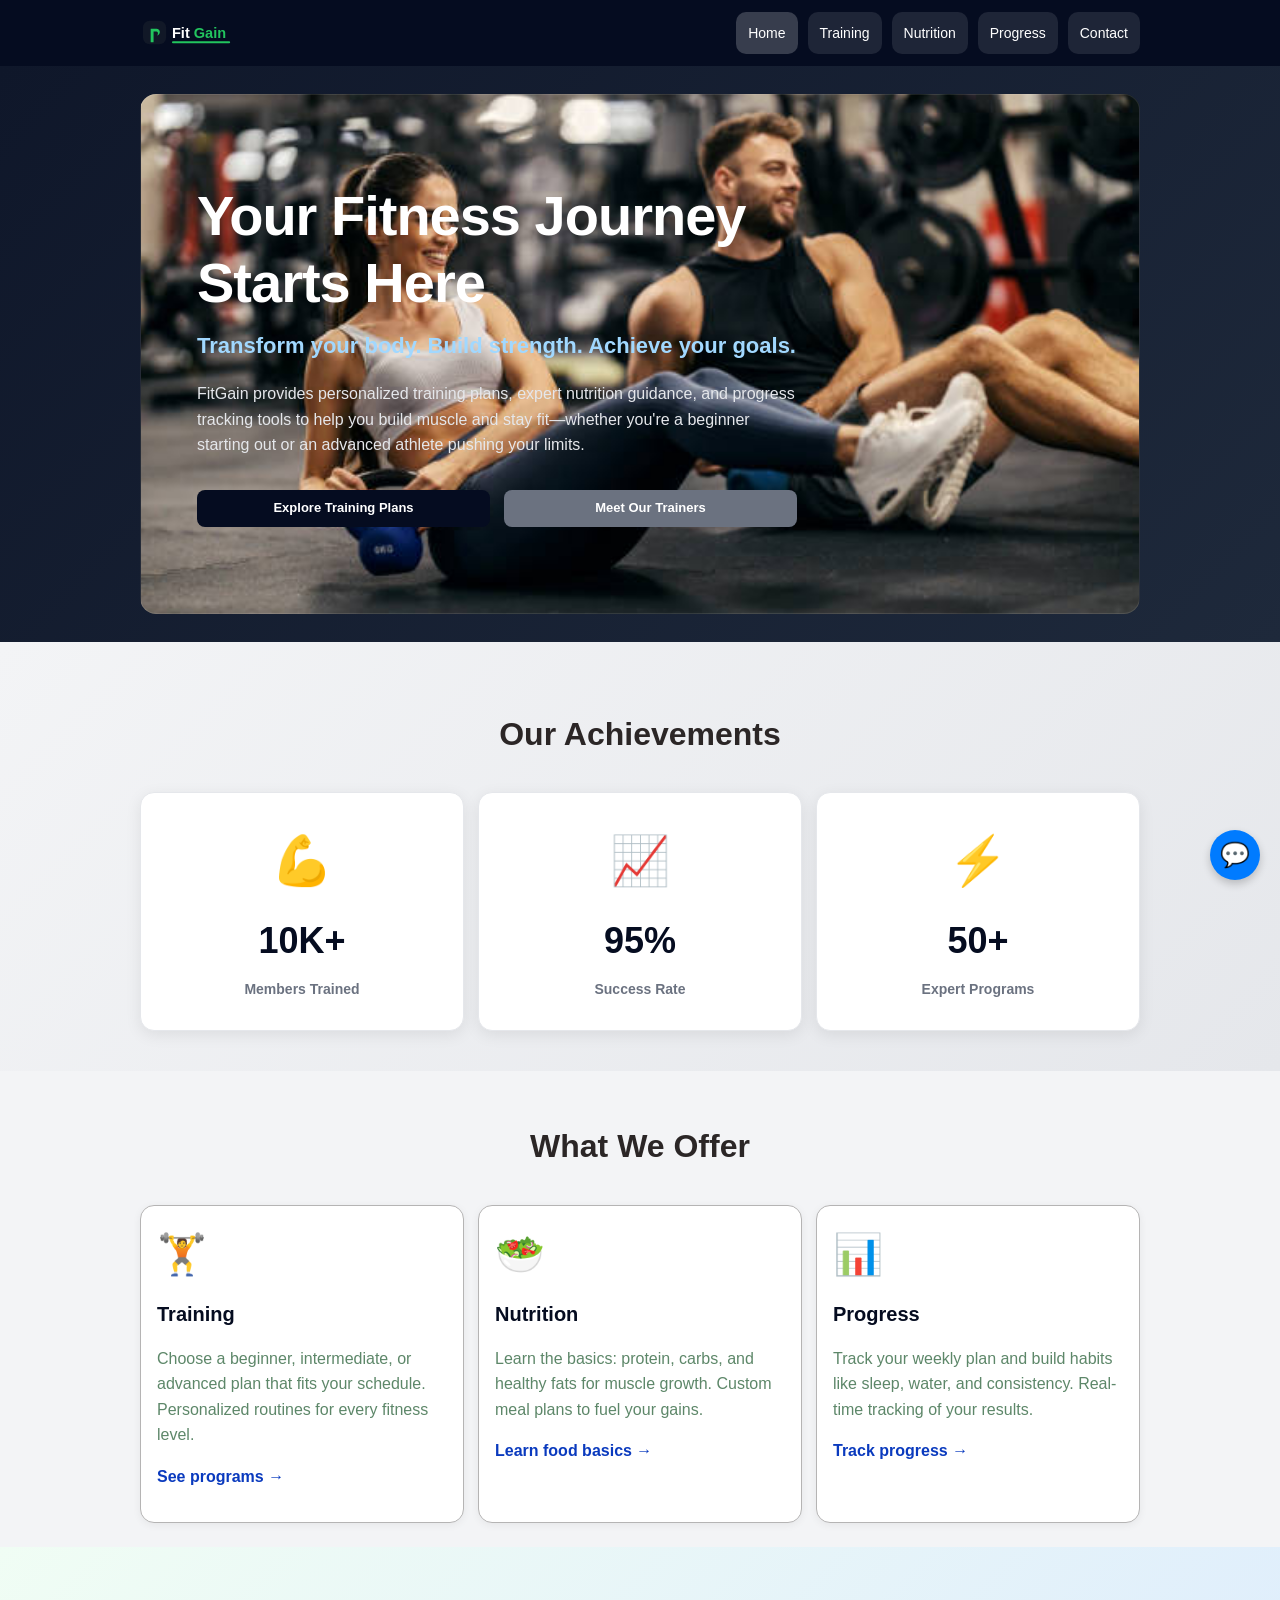
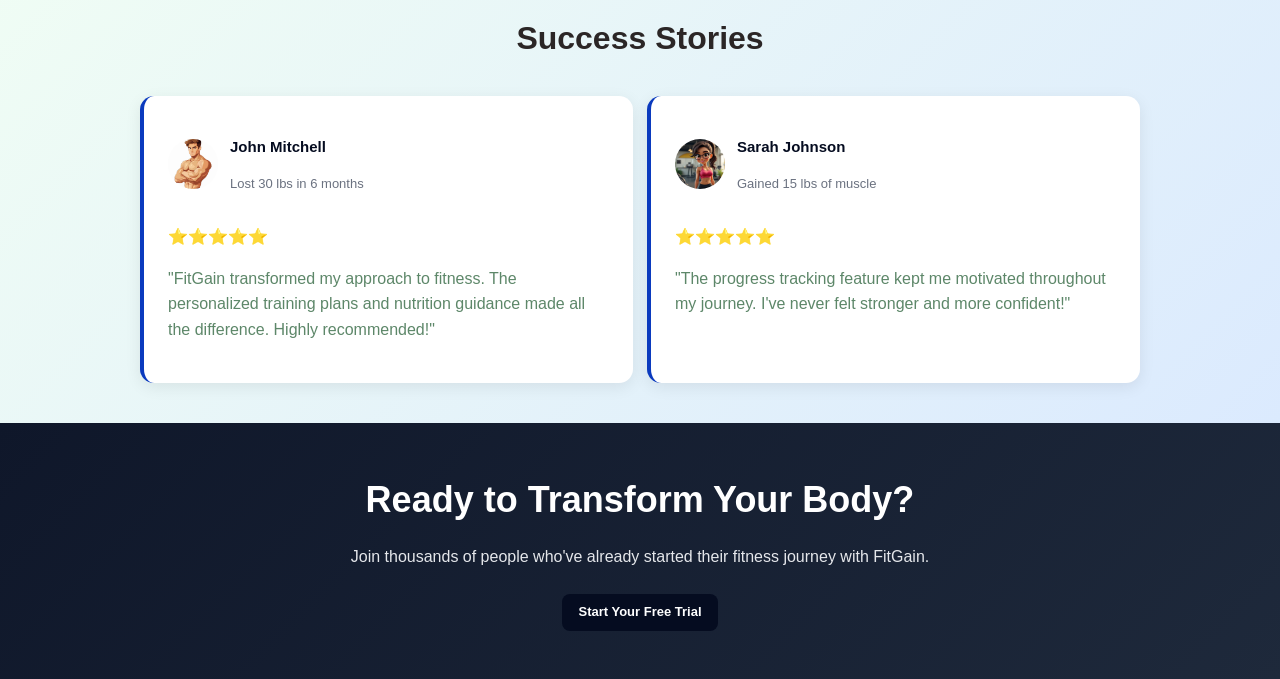
==== commit 063d68f0: "some chatbox change" ====
--- a/index.html
+++ b/index.html
@@ -161,14 +161,6 @@
         </div>
       </section>
     </main>
-
-    <footer class="footer">
-      <div class="container">
-        <p> 2026 FitGain. Train smart. Eat well. Stay consistent.</p>
-      </div>
-
-      
-    </footer>
     
     <!-- Chatbot Container -->
     <div id="chatbot-container">
@@ -200,8 +192,8 @@
             <h3>Frequently Asked Questions</h3>
             <ul>
                 <li><button onclick="showAnswer('answer1')">What are your opening hours?</button></li>
-                <li><button onclick="showAnswer('answer2')">Do you offer vegetarian options?</button></li>
-                <li><button onclick="showAnswer('answer3')">How can I make a reservation?</button></li>
+                <li><button onclick="showAnswer('answer2')">Do you offer personal training?</button></li>
+                <li><button onclick="showAnswer('answer3')">Do you offer a free trial?</button></li>
             </ul>
             <button onclick="closeAllWindows()">Close</button>
         </div>
